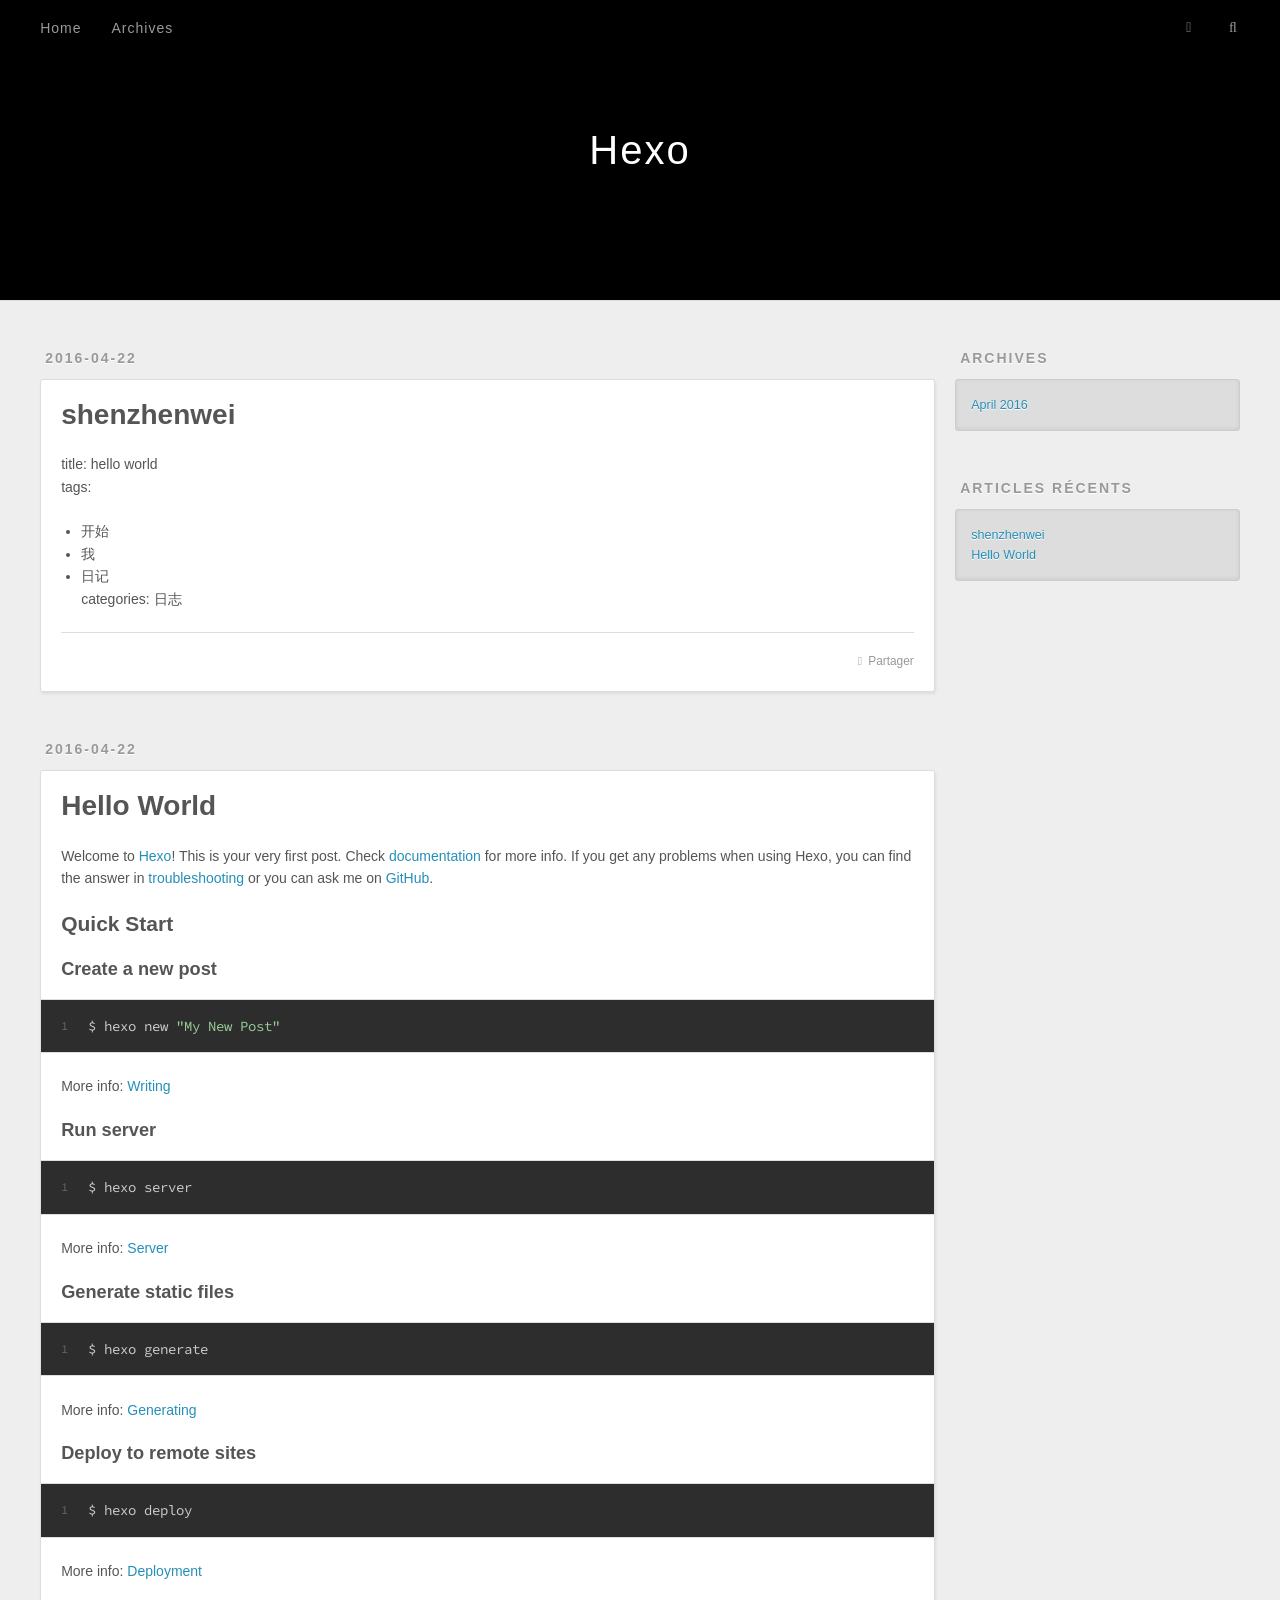
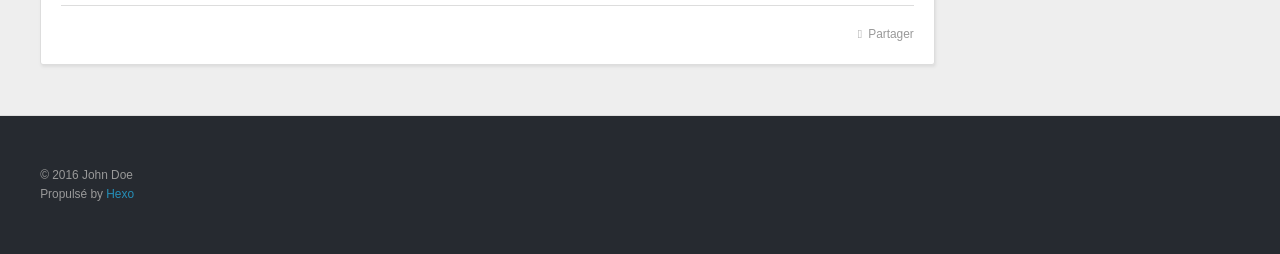
==== index.html @ 92ec78d9 "Site updated: 2016-04-22 14:58:37" ====
<!DOCTYPE html>
<html>
<head>
  <meta charset="utf-8">
  
  <title>Hexo</title>
  <meta name="viewport" content="width=device-width, initial-scale=1, maximum-scale=1">
  <meta name="description">
<meta property="og:type" content="website">
<meta property="og:title" content="Hexo">
<meta property="og:url" content="http://yoursite.com/index.html">
<meta property="og:site_name" content="Hexo">
<meta property="og:description">
<meta name="twitter:card" content="summary">
<meta name="twitter:title" content="Hexo">
<meta name="twitter:description">
  
    <link rel="alternate" href="/atom.xml" title="Hexo" type="application/atom+xml">
  
  
    <link rel="icon" href="/favicon.png">
  
  
    <link href="//fonts.googleapis.com/css?family=Source+Code+Pro" rel="stylesheet" type="text/css">
  
  <link rel="stylesheet" href="/css/style.css">
  

</head>

<body>
  <div id="container">
    <div id="wrap">
      <header id="header">
  <div id="banner"></div>
  <div id="header-outer" class="outer">
    <div id="header-title" class="inner">
      <h1 id="logo-wrap">
        <a href="/" id="logo">Hexo</a>
      </h1>
      
    </div>
    <div id="header-inner" class="inner">
      <nav id="main-nav">
        <a id="main-nav-toggle" class="nav-icon"></a>
        
          <a class="main-nav-link" href="/">Home</a>
        
          <a class="main-nav-link" href="/archives">Archives</a>
        
      </nav>
      <nav id="sub-nav">
        
          <a id="nav-rss-link" class="nav-icon" href="/atom.xml" title="Flux RSS"></a>
        
        <a id="nav-search-btn" class="nav-icon" title="Rechercher"></a>
      </nav>
      <div id="search-form-wrap">
        <form action="//google.com/search" method="get" accept-charset="UTF-8" class="search-form"><input type="search" name="q" results="0" class="search-form-input" placeholder="Search"><button type="submit" class="search-form-submit">&#xF002;</button><input type="hidden" name="sitesearch" value="http://yoursite.com"></form>
      </div>
    </div>
  </div>
</header>
      <div class="outer">
        <section id="main">
  
    <article id="post-shenzhenwei" class="article article-type-post" itemscope itemprop="blogPost">
  <div class="article-meta">
    <a href="/2016/04/22/shenzhenwei/" class="article-date">
  <time datetime="2016-04-22T06:51:11.000Z" itemprop="datePublished">2016-04-22</time>
</a>
    
  </div>
  <div class="article-inner">
    
    
      <header class="article-header">
        
  
    <h1 itemprop="name">
      <a class="article-title" href="/2016/04/22/shenzhenwei/">shenzhenwei</a>
    </h1>
  

      </header>
    
    <div class="article-entry" itemprop="articleBody">
      
        <p>title: hello world<br>tags:</p>
<ul>
<li>开始</li>
<li>我</li>
<li>日记<br>categories: 日志</li>
</ul>

      
    </div>
    <footer class="article-footer">
      <a data-url="http://yoursite.com/2016/04/22/shenzhenwei/" data-id="cinbd18xv00019yuhyd1ktf5j" class="article-share-link">Partager</a>
      
      
    </footer>
  </div>
  
</article>


  
    <article id="post-hello-world" class="article article-type-post" itemscope itemprop="blogPost">
  <div class="article-meta">
    <a href="/2016/04/22/hello-world/" class="article-date">
  <time datetime="2016-04-22T06:46:09.000Z" itemprop="datePublished">2016-04-22</time>
</a>
    
  </div>
  <div class="article-inner">
    
    
      <header class="article-header">
        
  
    <h1 itemprop="name">
      <a class="article-title" href="/2016/04/22/hello-world/">Hello World</a>
    </h1>
  

      </header>
    
    <div class="article-entry" itemprop="articleBody">
      
        <p>Welcome to <a href="https://hexo.io/" target="_blank" rel="external">Hexo</a>! This is your very first post. Check <a href="https://hexo.io/docs/" target="_blank" rel="external">documentation</a> for more info. If you get any problems when using Hexo, you can find the answer in <a href="https://hexo.io/docs/troubleshooting.html" target="_blank" rel="external">troubleshooting</a> or you can ask me on <a href="https://github.com/hexojs/hexo/issues" target="_blank" rel="external">GitHub</a>.</p>
<h2 id="Quick-Start"><a href="#Quick-Start" class="headerlink" title="Quick Start"></a>Quick Start</h2><h3 id="Create-a-new-post"><a href="#Create-a-new-post" class="headerlink" title="Create a new post"></a>Create a new post</h3><figure class="highlight bash"><table><tr><td class="gutter"><pre><span class="line">1</span><br></pre></td><td class="code"><pre><span class="line">$ hexo new <span class="string">"My New Post"</span></span><br></pre></td></tr></table></figure>
<p>More info: <a href="https://hexo.io/docs/writing.html" target="_blank" rel="external">Writing</a></p>
<h3 id="Run-server"><a href="#Run-server" class="headerlink" title="Run server"></a>Run server</h3><figure class="highlight bash"><table><tr><td class="gutter"><pre><span class="line">1</span><br></pre></td><td class="code"><pre><span class="line">$ hexo server</span><br></pre></td></tr></table></figure>
<p>More info: <a href="https://hexo.io/docs/server.html" target="_blank" rel="external">Server</a></p>
<h3 id="Generate-static-files"><a href="#Generate-static-files" class="headerlink" title="Generate static files"></a>Generate static files</h3><figure class="highlight bash"><table><tr><td class="gutter"><pre><span class="line">1</span><br></pre></td><td class="code"><pre><span class="line">$ hexo generate</span><br></pre></td></tr></table></figure>
<p>More info: <a href="https://hexo.io/docs/generating.html" target="_blank" rel="external">Generating</a></p>
<h3 id="Deploy-to-remote-sites"><a href="#Deploy-to-remote-sites" class="headerlink" title="Deploy to remote sites"></a>Deploy to remote sites</h3><figure class="highlight bash"><table><tr><td class="gutter"><pre><span class="line">1</span><br></pre></td><td class="code"><pre><span class="line">$ hexo deploy</span><br></pre></td></tr></table></figure>
<p>More info: <a href="https://hexo.io/docs/deployment.html" target="_blank" rel="external">Deployment</a></p>

      
    </div>
    <footer class="article-footer">
      <a data-url="http://yoursite.com/2016/04/22/hello-world/" data-id="cinbd18xi00009yuhm1qxrvqm" class="article-share-link">Partager</a>
      
      
    </footer>
  </div>
  
</article>


  

</section>
        
          <aside id="sidebar">
  
    

  
    

  
    
  
    
  <div class="widget-wrap">
    <h3 class="widget-title">Archives</h3>
    <div class="widget">
      <ul class="archive-list"><li class="archive-list-item"><a class="archive-list-link" href="/archives/2016/04/">April 2016</a></li></ul>
    </div>
  </div>


  
    
  <div class="widget-wrap">
    <h3 class="widget-title">Articles récents</h3>
    <div class="widget">
      <ul>
        
          <li>
            <a href="/2016/04/22/shenzhenwei/">shenzhenwei</a>
          </li>
        
          <li>
            <a href="/2016/04/22/hello-world/">Hello World</a>
          </li>
        
      </ul>
    </div>
  </div>

  
</aside>
        
      </div>
      <footer id="footer">
  
  <div class="outer">
    <div id="footer-info" class="inner">
      &copy; 2016 John Doe<br>
      Propulsé by <a href="http://hexo.io/" target="_blank">Hexo</a>
    </div>
  </div>
</footer>
    </div>
    <nav id="mobile-nav">
  
    <a href="/" class="mobile-nav-link">Home</a>
  
    <a href="/archives" class="mobile-nav-link">Archives</a>
  
</nav>
    

<script src="//ajax.googleapis.com/ajax/libs/jquery/2.0.3/jquery.min.js"></script>


  <link rel="stylesheet" href="/fancybox/jquery.fancybox.css">
  <script src="/fancybox/jquery.fancybox.pack.js"></script>


<script src="/js/script.js"></script>

  </div>
</body>
</html>
---- css/style.css ----
body {
  width: 100%;
}
body:before,
body:after {
  content: "";
  display: table;
}
body:after {
  clear: both;
}
html,
body,
div,
span,
applet,
object,
iframe,
h1,
h2,
h3,
h4,
h5,
h6,
p,
blockquote,
pre,
a,
abbr,
acronym,
address,
big,
cite,
code,
del,
dfn,
em,
img,
ins,
kbd,
q,
s,
samp,
small,
strike,
strong,
sub,
sup,
tt,
var,
dl,
dt,
dd,
ol,
ul,
li,
fieldset,
form,
label,
legend,
table,
caption,
tbody,
tfoot,
thead,
tr,
th,
td {
  margin: 0;
  padding: 0;
  border: 0;
  outline: 0;
  font-weight: inherit;
  font-style: inherit;
  font-family: inherit;
  font-size: 100%;
  vertical-align: baseline;
}
body {
  line-height: 1;
  color: #000;
  background: #fff;
}
ol,
ul {
  list-style: none;
}
table {
  border-collapse: separate;
  border-spacing: 0;
  vertical-align: middle;
}
caption,
th,
td {
  text-align: left;
  font-weight: normal;
  vertical-align: middle;
}
a img {
  border: none;
}
input,
button {
  margin: 0;
  padding: 0;
}
input::-moz-focus-inner,
button::-moz-focus-inner {
  border: 0;
  padding: 0;
}
@font-face {
  font-family: FontAwesome;
  font-style: normal;
  font-weight: normal;
  src: url("fonts/fontawesome-webfont.eot?v=#4.0.3");
  src: url("fonts/fontawesome-webfont.eot?#iefix&v=#4.0.3") format("embedded-opentype"), url("fonts/fontawesome-webfont.woff?v=#4.0.3") format("woff"), url("fonts/fontawesome-webfont.ttf?v=#4.0.3") format("truetype"), url("fonts/fontawesome-webfont.svg#fontawesomeregular?v=#4.0.3") format("svg");
}
html,
body,
#container {
  height: 100%;
}
body {
  background: #eee;
  font: 14px "Helvetica Neue", Helvetica, Arial, sans-serif;
  -webkit-text-size-adjust: 100%;
}
.outer {
  max-width: 1220px;
  margin: 0 auto;
  padding: 0 20px;
}
.outer:before,
.outer:after {
  content: "";
  display: table;
}
.outer:after {
  clear: both;
}
.inner {
  display: inline;
  float: left;
  width: 98.33333333333333%;
  margin: 0 0.833333333333333%;
}
.left,
.alignleft {
  float: left;
}
.right,
.alignright {
  float: right;
}
.clear {
  clear: both;
}
#container {
  position: relative;
}
.mobile-nav-on {
  overflow: hidden;
}
#wrap {
  height: 100%;
  width: 100%;
  position: absolute;
  top: 0;
  left: 0;
  -webkit-transition: 0.2s ease-out;
  -moz-transition: 0.2s ease-out;
  -ms-transition: 0.2s ease-out;
  transition: 0.2s ease-out;
  z-index: 1;
  background: #eee;
}
.mobile-nav-on #wrap {
  left: 280px;
}
@media screen and (min-width: 768px) {
  #main {
    display: inline;
    float: left;
    width: 73.33333333333333%;
    margin: 0 0.833333333333333%;
  }
}
.article-date,
.article-category-link,
.archive-year,
.widget-title {
  text-decoration: none;
  text-transform: uppercase;
  letter-spacing: 2px;
  color: #999;
  margin-bottom: 1em;
  margin-left: 5px;
  line-height: 1em;
  text-shadow: 0 1px #fff;
  font-weight: bold;
}
.article-inner,
.archive-article-inner {
  background: #fff;
  -webkit-box-shadow: 1px 2px 3px #ddd;
  box-shadow: 1px 2px 3px #ddd;
  border: 1px solid #ddd;
  -webkit-border-radius: 3px;
  border-radius: 3px;
}
.article-entry h1,
.widget h1 {
  font-size: 2em;
}
.article-entry h2,
.widget h2 {
  font-size: 1.5em;
}
.article-entry h3,
.widget h3 {
  font-size: 1.3em;
}
.article-entry h4,
.widget h4 {
  font-size: 1.2em;
}
.article-entry h5,
.widget h5 {
  font-size: 1em;
}
.article-entry h6,
.widget h6 {
  font-size: 1em;
  color: #999;
}
.article-entry hr,
.widget hr {
  border: 1px dashed #ddd;
}
.article-entry strong,
.widget strong {
  font-weight: bold;
}
.article-entry em,
.widget em,
.article-entry cite,
.widget cite {
  font-style: italic;
}
.article-entry sup,
.widget sup,
.article-entry sub,
.widget sub {
  font-size: 0.75em;
  line-height: 0;
  position: relative;
  vertical-align: baseline;
}
.article-entry sup,
.widget sup {
  top: -0.5em;
}
.article-entry sub,
.widget sub {
  bottom: -0.2em;
}
.article-entry small,
.widget small {
  font-size: 0.85em;
}
.article-entry acronym,
.widget acronym,
.article-entry abbr,
.widget abbr {
  border-bottom: 1px dotted;
}
.article-entry ul,
.widget ul,
.article-entry ol,
.widget ol,
.article-entry dl,
.widget dl {
  margin: 0 20px;
  line-height: 1.6em;
}
.article-entry ul ul,
.widget ul ul,
.article-entry ol ul,
.widget ol ul,
.article-entry ul ol,
.widget ul ol,
.article-entry ol ol,
.widget ol ol {
  margin-top: 0;
  margin-bottom: 0;
}
.article-entry ul,
.widget ul {
  list-style: disc;
}
.article-entry ol,
.widget ol {
  list-style: decimal;
}
.article-entry dt,
.widget dt {
  font-weight: bold;
}
#header {
  height: 300px;
  position: relative;
  border-bottom: 1px solid #ddd;
}
#header:before,
#header:after {
  content: "";
  position: absolute;
  left: 0;
  right: 0;
  height: 40px;
}
#header:before {
  top: 0;
  background: -webkit-linear-gradient(rgba(0,0,0,0.2), transparent);
  background: -moz-linear-gradient(rgba(0,0,0,0.2), transparent);
  background: -ms-linear-gradient(rgba(0,0,0,0.2), transparent);
  background: linear-gradient(rgba(0,0,0,0.2), transparent);
}
#header:after {
  bottom: 0;
  background: -webkit-linear-gradient(transparent, rgba(0,0,0,0.2));
  background: -moz-linear-gradient(transparent, rgba(0,0,0,0.2));
  background: -ms-linear-gradient(transparent, rgba(0,0,0,0.2));
  background: linear-gradient(transparent, rgba(0,0,0,0.2));
}
#header-outer {
  height: 100%;
  position: relative;
}
#header-inner {
  position: relative;
  overflow: hidden;
}
#banner {
  position: absolute;
  top: 0;
  left: 0;
  width: 100%;
  height: 100%;
  background: url("images/banner.jpg") center #000;
  -webkit-background-size: cover;
  -moz-background-size: cover;
  background-size: cover;
  z-index: -1;
}
#header-title {
  text-align: center;
  height: 40px;
  position: absolute;
  top: 50%;
  left: 0;
  margin-top: -20px;
}
#logo,
#subtitle {
  text-decoration: none;
  color: #fff;
  font-weight: 300;
  text-shadow: 0 1px 4px rgba(0,0,0,0.3);
}
#logo {
  font-size: 40px;
  line-height: 40px;
  letter-spacing: 2px;
}
#subtitle {
  font-size: 16px;
  line-height: 16px;
  letter-spacing: 1px;
}
#subtitle-wrap {
  margin-top: 16px;
}
#main-nav {
  float: left;
  margin-left: -15px;
}
.nav-icon,
.main-nav-link {
  float: left;
  color: #fff;
  opacity: 0.6;
  text-decoration: none;
  text-shadow: 0 1px rgba(0,0,0,0.2);
  -webkit-transition: opacity 0.2s;
  -moz-transition: opacity 0.2s;
  -ms-transition: opacity 0.2s;
  transition: opacity 0.2s;
  display: block;
  padding: 20px 15px;
}
.nav-icon:hover,
.main-nav-link:hover {
  opacity: 1;
}
.nav-icon {
  font-family: FontAwesome;
  text-align: center;
  font-size: 14px;
  width: 14px;
  height: 14px;
  padding: 20px 15px;
  position: relative;
  cursor: pointer;
}
.main-nav-link {
  font-weight: 300;
  letter-spacing: 1px;
}
@media screen and (max-width: 479px) {
  .main-nav-link {
    display: none;
  }
}
#main-nav-toggle {
  display: none;
}
#main-nav-toggle:before {
  content: "\f0c9";
}
@media screen and (max-width: 479px) {
  #main-nav-toggle {
    display: block;
  }
}
#sub-nav {
  float: right;
  margin-right: -15px;
}
#nav-rss-link:before {
  content: "\f09e";
}
#nav-search-btn:before {
  content: "\f002";
}
#search-form-wrap {
  position: absolute;
  top: 15px;
  width: 150px;
  height: 30px;
  right: -150px;
  opacity: 0;
  -webkit-transition: 0.2s ease-out;
  -moz-transition: 0.2s ease-out;
  -ms-transition: 0.2s ease-out;
  transition: 0.2s ease-out;
}
#search-form-wrap.on {
  opacity: 1;
  right: 0;
}
@media screen and (max-width: 479px) {
  #search-form-wrap {
    width: 100%;
    right: -100%;
  }
}
.search-form {
  position: absolute;
  top: 0;
  left: 0;
  right: 0;
  background: #fff;
  padding: 5px 15px;
  -webkit-border-radius: 15px;
  border-radius: 15px;
  -webkit-box-shadow: 0 0 10px rgba(0,0,0,0.3);
  box-shadow: 0 0 10px rgba(0,0,0,0.3);
}
.search-form-input {
  border: none;
  background: none;
  color: #555;
  width: 100%;
  font: 13px "Helvetica Neue", Helvetica, Arial, sans-serif;
  outline: none;
}
.search-form-input::-webkit-search-results-decoration,
.search-form-input::-webkit-search-cancel-button {
  -webkit-appearance: none;
}
.search-form-submit {
  position: absolute;
  top: 50%;
  right: 10px;
  margin-top: -7px;
  font: 13px FontAwesome;
  border: none;
  background: none;
  color: #bbb;
  cursor: pointer;
}
.search-form-submit:hover,
.search-form-submit:focus {
  color: #777;
}
.article {
  margin: 50px 0;
}
.article-inner {
  overflow: hidden;
}
.article-meta:before,
.article-meta:after {
  content: "";
  display: table;
}
.article-meta:after {
  clear: both;
}
.article-date {
  float: left;
}
.article-category {
  float: left;
  line-height: 1em;
  color: #ccc;
  text-shadow: 0 1px #fff;
  margin-left: 8px;
}
.article-category:before {
  content: "\2022";
}
.article-category-link {
  margin: 0 12px 1em;
}
.article-header {
  padding: 20px 20px 0;
}
.article-title {
  text-decoration: none;
  font-size: 2em;
  font-weight: bold;
  color: #555;
  line-height: 1.1em;
  -webkit-transition: color 0.2s;
  -moz-transition: color 0.2s;
  -ms-transition: color 0.2s;
  transition: color 0.2s;
}
a.article-title:hover {
  color: #258fb8;
}
.article-entry {
  color: #555;
  padding: 0 20px;
}
.article-entry:before,
.article-entry:after {
  content: "";
  display: table;
}
.article-entry:after {
  clear: both;
}
.article-entry p,
.article-entry table {
  line-height: 1.6em;
  margin: 1.6em 0;
}
.article-entry h1,
.article-entry h2,
.article-entry h3,
.article-entry h4,
.article-entry h5,
.article-entry h6 {
  font-weight: bold;
}
.article-entry h1,
.article-entry h2,
.article-entry h3,
.article-entry h4,
.article-entry h5,
.article-entry h6 {
  line-height: 1.1em;
  margin: 1.1em 0;
}
.article-entry a {
  color: #258fb8;
  text-decoration: none;
}
.article-entry a:hover {
  text-decoration: underline;
}
.article-entry ul,
.article-entry ol,
.article-entry dl {
  margin-top: 1.6em;
  margin-bottom: 1.6em;
}
.article-entry img,
.article-entry video {
  max-width: 100%;
  height: auto;
  display: block;
  margin: auto;
}
.article-entry iframe {
  border: none;
}
.article-entry table {
  width: 100%;
  border-collapse: collapse;
  border-spacing: 0;
}
.article-entry th {
  font-weight: bold;
  border-bottom: 3px solid #ddd;
  padding-bottom: 0.5em;
}
.article-entry td {
  border-bottom: 1px solid #ddd;
  padding: 10px 0;
}
.article-entry blockquote {
  font-family: Georgia, "Times New Roman", serif;
  font-size: 1.4em;
  margin: 1.6em 20px;
  text-align: center;
}
.article-entry blockquote footer {
  font-size: 14px;
  margin: 1.6em 0;
  font-family: "Helvetica Neue", Helvetica, Arial, sans-serif;
}
.article-entry blockquote footer cite:before {
  content: "—";
  padding: 0 0.5em;
}
.article-entry .pullquote {
  text-align: left;
  width: 45%;
  margin: 0;
}
.article-entry .pullquote.left {
  margin-left: 0.5em;
  margin-right: 1em;
}
.article-entry .pullquote.right {
  margin-right: 0.5em;
  margin-left: 1em;
}
.article-entry .caption {
  color: #999;
  display: block;
  font-size: 0.9em;
  margin-top: 0.5em;
  position: relative;
  text-align: center;
}
.article-entry .video-container {
  position: relative;
  padding-top: 56.25%;
  height: 0;
  overflow: hidden;
}
.article-entry .video-container iframe,
.article-entry .video-container object,
.article-entry .video-container embed {
  position: absolute;
  top: 0;
  left: 0;
  width: 100%;
  height: 100%;
  margin-top: 0;
}
.article-more-link a {
  display: inline-block;
  line-height: 1em;
  padding: 6px 15px;
  -webkit-border-radius: 15px;
  border-radius: 15px;
  background: #eee;
  color: #999;
  text-shadow: 0 1px #fff;
  text-decoration: none;
}
.article-more-link a:hover {
  background: #258fb8;
  color: #fff;
  text-decoration: none;
  text-shadow: 0 1px #1e7293;
}
.article-footer {
  font-size: 0.85em;
  line-height: 1.6em;
  border-top: 1px solid #ddd;
  padding-top: 1.6em;
  margin: 0 20px 20px;
}
.article-footer:before,
.article-footer:after {
  content: "";
  display: table;
}
.article-footer:after {
  clear: both;
}
.article-footer a {
  color: #999;
  text-decoration: none;
}
.article-footer a:hover {
  color: #555;
}
.article-tag-list-item {
  float: left;
  margin-right: 10px;
}
.article-tag-list-link:before {
  content: "#";
}
.article-comment-link {
  float: right;
}
.article-comment-link:before {
  content: "\f075";
  font-family: FontAwesome;
  padding-right: 8px;
}
.article-share-link {
  cursor: pointer;
  float: right;
  margin-left: 20px;
}
.article-share-link:before {
  content: "\f064";
  font-family: FontAwesome;
  padding-right: 6px;
}
#article-nav {
  position: relative;
}
#article-nav:before,
#article-nav:after {
  content: "";
  display: table;
}
#article-nav:after {
  clear: both;
}
@media screen and (min-width: 768px) {
  #article-nav {
    margin: 50px 0;
  }
  #article-nav:before {
    width: 8px;
    height: 8px;
    position: absolute;
    top: 50%;
    left: 50%;
    margin-top: -4px;
    margin-left: -4px;
    content: "";
    -webkit-border-radius: 50%;
    border-radius: 50%;
    background: #ddd;
    -webkit-box-shadow: 0 1px 2px #fff;
    box-shadow: 0 1px 2px #fff;
  }
}
.article-nav-link-wrap {
  text-decoration: none;
  text-shadow: 0 1px #fff;
  color: #999;
  -webkit-box-sizing: border-box;
  -moz-box-sizing: border-box;
  box-sizing: border-box;
  margin-top: 50px;
  text-align: center;
  display: block;
}
.article-nav-link-wrap:hover {
  color: #555;
}
@media screen and (min-width: 768px) {
  .article-nav-link-wrap {
    width: 50%;
    margin-top: 0;
  }
}
@media screen and (min-width: 768px) {
  #article-nav-newer {
    float: left;
    text-align: right;
    padding-right: 20px;
  }
}
@media screen and (min-width: 768px) {
  #article-nav-older {
    float: right;
    text-align: left;
    padding-left: 20px;
  }
}
.article-nav-caption {
  text-transform: uppercase;
  letter-spacing: 2px;
  color: #ddd;
  line-height: 1em;
  font-weight: bold;
}
#article-nav-newer .article-nav-caption {
  margin-right: -2px;
}
.article-nav-title {
  font-size: 0.85em;
  line-height: 1.6em;
  margin-top: 0.5em;
}
.article-share-box {
  position: absolute;
  display: none;
  background: #fff;
  -webkit-box-shadow: 1px 2px 10px rgba(0,0,0,0.2);
  box-shadow: 1px 2px 10px rgba(0,0,0,0.2);
  -webkit-border-radius: 3px;
  border-radius: 3px;
  margin-left: -145px;
  overflow: hidden;
  z-index: 1;
}
.article-share-box.on {
  display: block;
}
.article-share-input {
  width: 100%;
  background: none;
  -webkit-box-sizing: border-box;
  -moz-box-sizing: border-box;
  box-sizing: border-box;
  font: 14px "Helvetica Neue", Helvetica, Arial, sans-serif;
  padding: 0 15px;
  color: #555;
  outline: none;
  border: 1px solid #ddd;
  -webkit-border-radius: 3px 3px 0 0;
  border-radius: 3px 3px 0 0;
  height: 36px;
  line-height: 36px;
}
.article-share-links {
  background: #eee;
}
.article-share-links:before,
.article-share-links:after {
  content: "";
  display: table;
}
.article-share-links:after {
  clear: both;
}
.article-share-twitter,
.article-share-facebook,
.article-share-pinterest,
.article-share-google {
  width: 50px;
  height: 36px;
  display: block;
  float: left;
  position: relative;
  color: #999;
  text-shadow: 0 1px #fff;
}
.article-share-twitter:before,
.article-share-facebook:before,
.article-share-pinterest:before,
.article-share-google:before {
  font-size: 20px;
  font-family: FontAwesome;
  width: 20px;
  height: 20px;
  position: absolute;
  top: 50%;
  left: 50%;
  margin-top: -10px;
  margin-left: -10px;
  text-align: center;
}
.article-share-twitter:hover,
.article-share-facebook:hover,
.article-share-pinterest:hover,
.article-share-google:hover {
  color: #fff;
}
.article-share-twitter:before {
  content: "\f099";
}
.article-share-twitter:hover {
  background: #00aced;
  text-shadow: 0 1px #008abe;
}
.article-share-facebook:before {
  content: "\f09a";
}
.article-share-facebook:hover {
  background: #3b5998;
  text-shadow: 0 1px #2f477a;
}
.article-share-pinterest:before {
  content: "\f0d2";
}
.article-share-pinterest:hover {
  background: #cb2027;
  text-shadow: 0 1px #a21a1f;
}
.article-share-google:before {
  content: "\f0d5";
}
.article-share-google:hover {
  background: #dd4b39;
  text-shadow: 0 1px #be3221;
}
.article-gallery {
  background: #000;
  position: relative;
}
.article-gallery-photos {
  position: relative;
  overflow: hidden;
}
.article-gallery-img {
  display: none;
  max-width: 100%;
}
.article-gallery-img:first-child {
  display: block;
}
.article-gallery-img.loaded {
  position: absolute;
  display: block;
}
.article-gallery-img img {
  display: block;
  max-width: 100%;
  margin: 0 auto;
}
#comments {
  background: #fff;
  -webkit-box-shadow: 1px 2px 3px #ddd;
  box-shadow: 1px 2px 3px #ddd;
  padding: 20px;
  border: 1px solid #ddd;
  -webkit-border-radius: 3px;
  border-radius: 3px;
  margin: 50px 0;
}
#comments a {
  color: #258fb8;
}
.archives-wrap {
  margin: 50px 0;
}
.archives:before,
.archives:after {
  content: "";
  display: table;
}
.archives:after {
  clear: both;
}
.archive-year-wrap {
  margin-bottom: 1em;
}
.archives {
  -webkit-column-gap: 10px;
  -moz-column-gap: 10px;
  column-gap: 10px;
}
@media screen and (min-width: 480px) and (max-width: 767px) {
  .archives {
    -webkit-column-count: 2;
    -moz-column-count: 2;
    column-count: 2;
  }
}
@media screen and (min-width: 768px) {
  .archives {
    -webkit-column-count: 3;
    -moz-column-count: 3;
    column-count: 3;
  }
}
.archive-article {
  -webkit-column-break-inside: avoid;
  page-break-inside: avoid;
  overflow: hidden;
  break-inside: avoid-column;
}
.archive-article-inner {
  padding: 10px;
  margin-bottom: 15px;
}
.archive-article-title {
  text-decoration: none;
  font-weight: bold;
  color: #555;
  -webkit-transition: color 0.2s;
  -moz-transition: color 0.2s;
  -ms-transition: color 0.2s;
  transition: color 0.2s;
  line-height: 1.6em;
}
.archive-article-title:hover {
  color: #258fb8;
}
.archive-article-footer {
  margin-top: 1em;
}
.archive-article-date {
  color: #999;
  text-decoration: none;
  font-size: 0.85em;
  line-height: 1em;
  margin-bottom: 0.5em;
  display: block;
}
#page-nav {
  margin: 50px auto;
  background: #fff;
  -webkit-box-shadow: 1px 2px 3px #ddd;
  box-shadow: 1px 2px 3px #ddd;
  border: 1px solid #ddd;
  -webkit-border-radius: 3px;
  border-radius: 3px;
  text-align: center;
  color: #999;
  overflow: hidden;
}
#page-nav:before,
#page-nav:after {
  content: "";
  display: table;
}
#page-nav:after {
  clear: both;
}
#page-nav a,
#page-nav span {
  padding: 10px 20px;
  line-height: 1;
  height: 2ex;
}
#page-nav a {
  color: #999;
  text-decoration: none;
}
#page-nav a:hover {
  background: #999;
  color: #fff;
}
#page-nav .prev {
  float: left;
}
#page-nav .next {
  float: right;
}
#page-nav .page-number {
  display: inline-block;
}
@media screen and (max-width: 479px) {
  #page-nav .page-number {
    display: none;
  }
}
#page-nav .current {
  color: #555;
  font-weight: bold;
}
#page-nav .space {
  color: #ddd;
}
#footer {
  background: #262a30;
  padding: 50px 0;
  border-top: 1px solid #ddd;
  color: #999;
}
#footer a {
  color: #258fb8;
  text-decoration: none;
}
#footer a:hover {
  text-decoration: underline;
}
#footer-info {
  line-height: 1.6em;
  font-size: 0.85em;
}
.article-entry pre,
.article-entry .highlight {
  background: #2d2d2d;
  margin: 0 -20px;
  padding: 15px 20px;
  border-style: solid;
  border-color: #ddd;
  border-width: 1px 0;
  overflow: auto;
  color: #ccc;
  line-height: 22.400000000000002px;
}
.article-entry .highlight .gutter pre,
.article-entry .gist .gist-file .gist-data .line-numbers {
  color: #666;
  font-size: 0.85em;
}
.article-entry pre,
.article-entry code {
  font-family: "Source Code Pro", Consolas, Monaco, Menlo, Consolas, monospace;
}
.article-entry code {
  background: #eee;
  text-shadow: 0 1px #fff;
  padding: 0 0.3em;
}
.article-entry pre code {
  background: none;
  text-shadow: none;
  padding: 0;
}
.article-entry .highlight pre {
  border: none;
  margin: 0;
  padding: 0;
}
.article-entry .highlight table {
  margin: 0;
  width: auto;
}
.article-entry .highlight td {
  border: none;
  padding: 0;
}
.article-entry .highlight figcaption {
  font-size: 0.85em;
  color: #999;
  line-height: 1em;
  margin-bottom: 1em;
}
.article-entry .highlight figcaption:before,
.article-entry .highlight figcaption:after {
  content: "";
  display: table;
}
.article-entry .highlight figcaption:after {
  clear: both;
}
.article-entry .highlight figcaption a {
  float: right;
}
.article-entry .highlight .gutter pre {
  text-align: right;
  padding-right: 20px;
}
.article-entry .highlight .line {
  height: 22.400000000000002px;
}
.article-entry .highlight .line.marked {
  background: #515151;
}
.article-entry .gist {
  margin: 0 -20px;
  border-style: solid;
  border-color: #ddd;
  border-width: 1px 0;
  background: #2d2d2d;
  padding: 15px 20px 15px 0;
}
.article-entry .gist .gist-file {
  border: none;
  font-family: "Source Code Pro", Consolas, Monaco, Menlo, Consolas, monospace;
  margin: 0;
}
.article-entry .gist .gist-file .gist-data {
  background: none;
  border: none;
}
.article-entry .gist .gist-file .gist-data .line-numbers {
  background: none;
  border: none;
  padding: 0 20px 0 0;
}
.article-entry .gist .gist-file .gist-data .line-data {
  padding: 0 !important;
}
.article-entry .gist .gist-file .highlight {
  margin: 0;
  padding: 0;
  border: none;
}
.article-entry .gist .gist-file .gist-meta {
  background: #2d2d2d;
  color: #999;
  font: 0.85em "Helvetica Neue", Helvetica, Arial, sans-serif;
  text-shadow: 0 0;
  padding: 0;
  margin-top: 1em;
  margin-left: 20px;
}
.article-entry .gist .gist-file .gist-meta a {
  color: #258fb8;
  font-weight: normal;
}
.article-entry .gist .gist-file .gist-meta a:hover {
  text-decoration: underline;
}
pre .comment,
pre .title {
  color: #999;
}
pre .variable,
pre .attribute,
pre .tag,
pre .regexp,
pre .ruby .constant,
pre .xml .tag .title,
pre .xml .pi,
pre .xml .doctype,
pre .html .doctype,
pre .css .id,
pre .css .class,
pre .css .pseudo {
  color: #f2777a;
}
pre .number,
pre .preprocessor,
pre .built_in,
pre .literal,
pre .params,
pre .constant {
  color: #f99157;
}
pre .class,
pre .ruby .class .title,
pre .css .rules .attribute {
  color: #9c9;
}
pre .string,
pre .value,
pre .inheritance,
pre .header,
pre .ruby .symbol,
pre .xml .cdata {
  color: #9c9;
}
pre .css .hexcolor {
  color: #6cc;
}
pre .function,
pre .python .decorator,
pre .python .title,
pre .ruby .function .title,
pre .ruby .title .keyword,
pre .perl .sub,
pre .javascript .title,
pre .coffeescript .title {
  color: #69c;
}
pre .keyword,
pre .javascript .function {
  color: #c9c;
}
@media screen and (max-width: 479px) {
  #mobile-nav {
    position: absolute;
    top: 0;
    left: 0;
    width: 280px;
    height: 100%;
    background: #191919;
    border-right: 1px solid #fff;
  }
}
@media screen and (max-width: 479px) {
  .mobile-nav-link {
    display: block;
    color: #999;
    text-decoration: none;
    padding: 15px 20px;
    font-weight: bold;
  }
  .mobile-nav-link:hover {
    color: #fff;
  }
}
@media screen and (min-width: 768px) {
  #sidebar {
    display: inline;
    float: left;
    width: 23.333333333333332%;
    margin: 0 0.833333333333333%;
  }
}
.widget-wrap {
  margin: 50px 0;
}
.widget {
  color: #777;
  text-shadow: 0 1px #fff;
  background: #ddd;
  -webkit-box-shadow: 0 -1px 4px #ccc inset;
  box-shadow: 0 -1px 4px #ccc inset;
  border: 1px solid #ccc;
  padding: 15px;
  -webkit-border-radius: 3px;
  border-radius: 3px;
}
.widget a {
  color: #258fb8;
  text-decoration: none;
}
.widget a:hover {
  text-decoration: underline;
}
.widget ul ul,
.widget ol ul,
.widget dl ul,
.widget ul ol,
.widget ol ol,
.widget dl ol,
.widget ul dl,
.widget ol dl,
.widget dl dl {
  margin-left: 15px;
  list-style: disc;
}
.widget {
  line-height: 1.6em;
  word-wrap: break-word;
  font-size: 0.9em;
}
.widget ul,
.widget ol {
  list-style: none;
  margin: 0;
}
.widget ul ul,
.widget ol ul,
.widget ul ol,
.widget ol ol {
  margin: 0 20px;
}
.widget ul ul,
.widget ol ul {
  list-style: disc;
}
.widget ul ol,
.widget ol ol {
  list-style: decimal;
}
.category-list-count,
.tag-list-count,
.archive-list-count {
  padding-left: 5px;
  color: #999;
  font-size: 0.85em;
}
.category-list-count:before,
.tag-list-count:before,
.archive-list-count:before {
  content: "(";
}
.category-list-count:after,
.tag-list-count:after,
.archive-list-count:after {
  content: ")";
}
.tagcloud a {
  margin-right: 5px;
  display: inline-block;
}
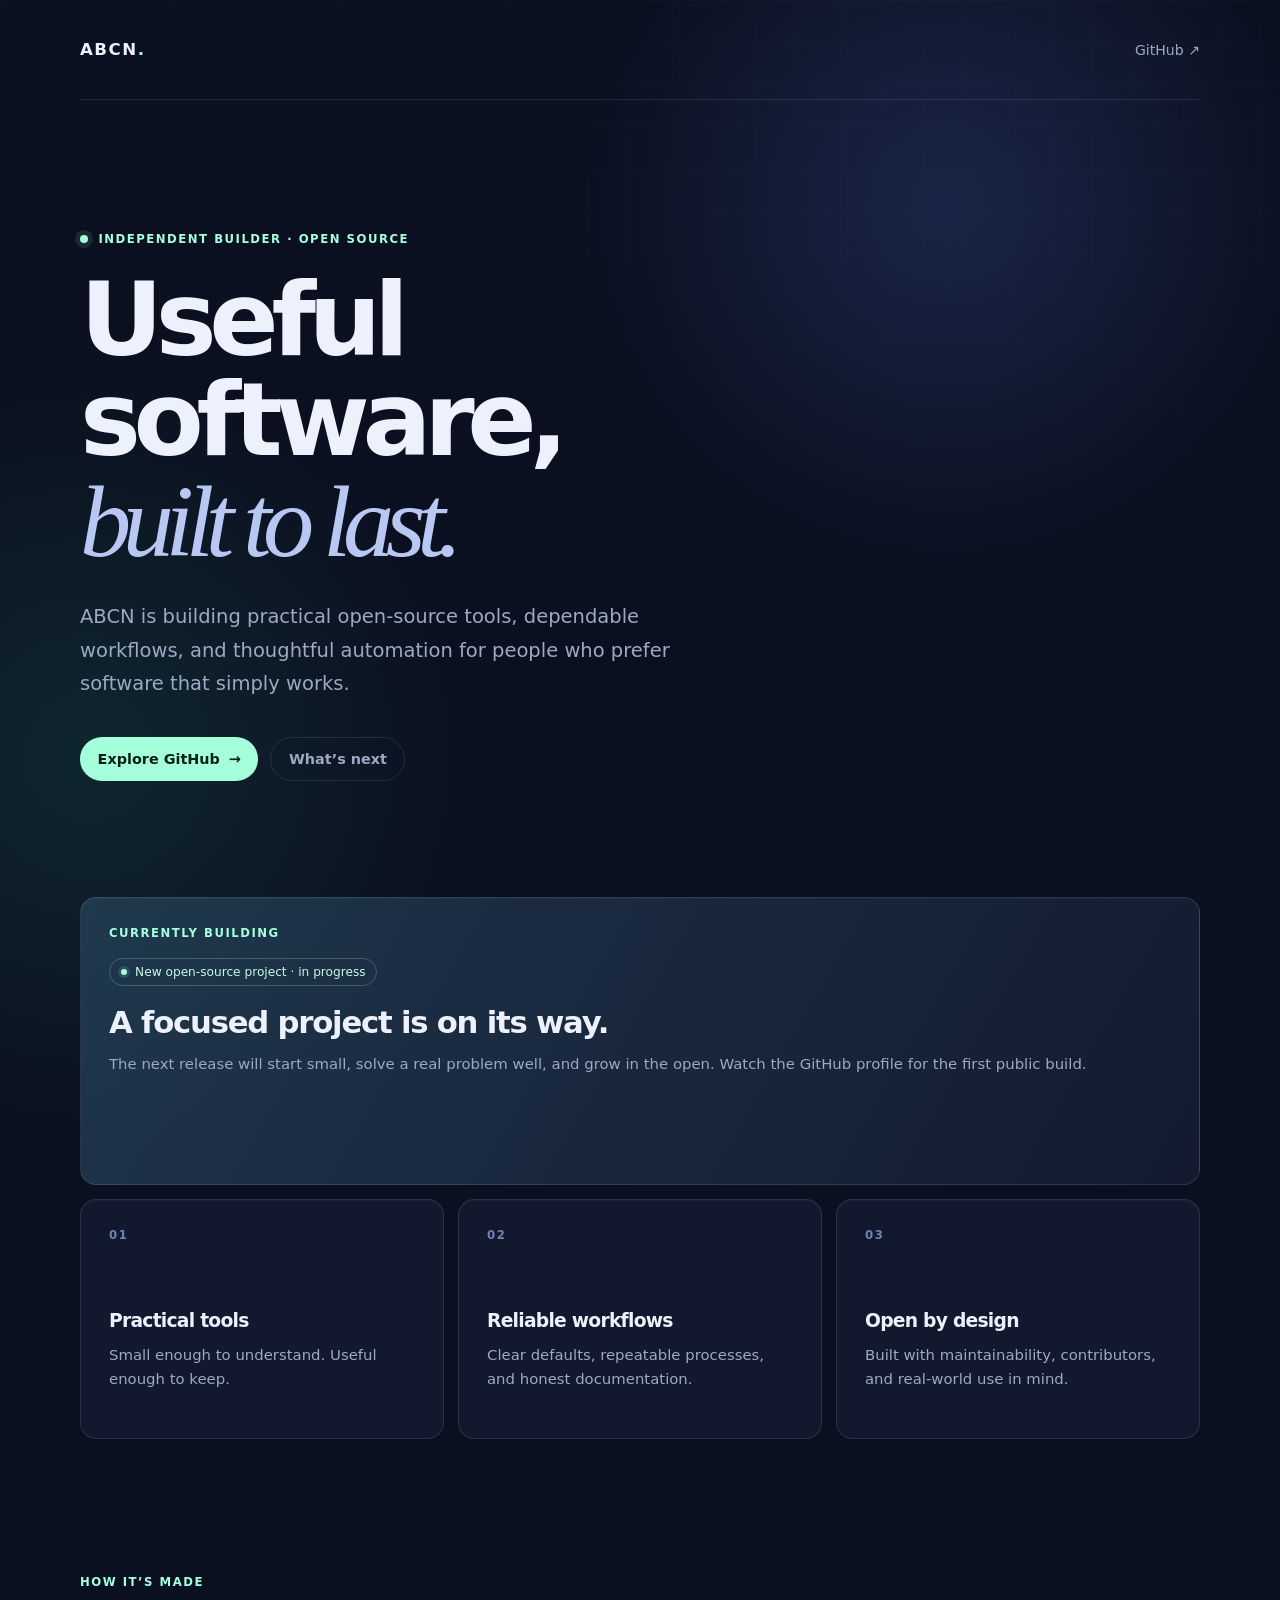
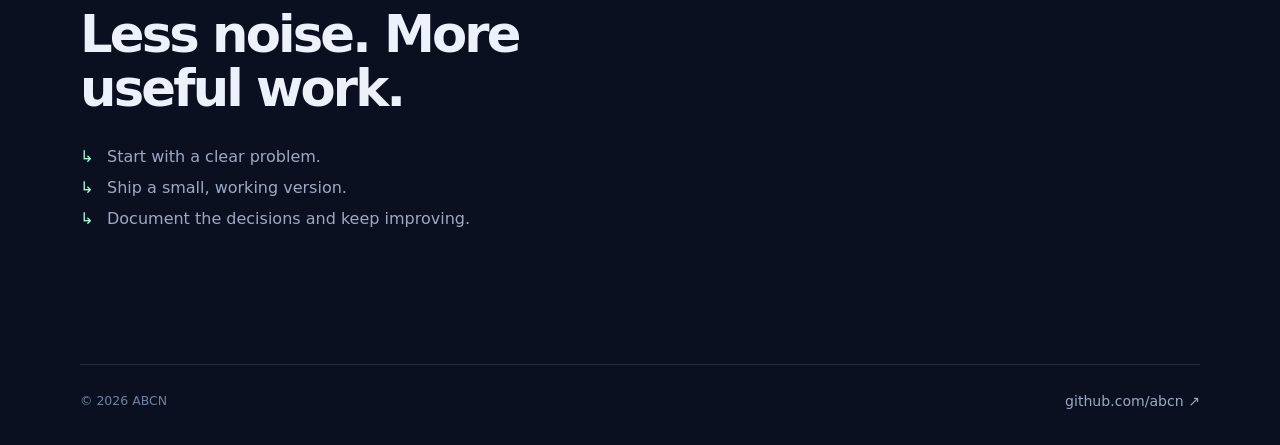
==== commit 97c4d840: "重做个人 GitHub Pages 主页" ====
--- a/index.html
+++ b/index.html
@@ -1,229 +1,78 @@
-<!DOCTYPE html>
-<html>
-<head>
-  <meta charset="utf-8">
-  
-  <title>Hexo</title>
-  <meta name="viewport" content="width=device-width, initial-scale=1, maximum-scale=1">
-  <meta name="description">
-<meta property="og:type" content="website">
-<meta property="og:title" content="Hexo">
-<meta property="og:url" content="http://yoursite.com/index.html">
-<meta property="og:site_name" content="Hexo">
-<meta property="og:description">
-<meta name="twitter:card" content="summary">
-<meta name="twitter:title" content="Hexo">
-<meta name="twitter:description">
-  
-    <link rel="alternate" href="/atom.xml" title="Hexo" type="application/atom+xml">
-  
-  
-    <link rel="icon" href="/favicon.png">
-  
-  
-    <link href="//fonts.googleapis.com/css?family=Source+Code+Pro" rel="stylesheet" type="text/css">
-  
-  <link rel="stylesheet" href="/css/style.css">
-  
+<!doctype html>
+<html lang="en">
+  <head>
+    <meta charset="utf-8" />
+    <meta name="viewport" content="width=device-width, initial-scale=1" />
+    <meta name="theme-color" content="#0b1020" />
+    <meta name="description" content="ABCN builds practical open-source tools, reliable workflows, and useful automation." />
+    <title>ABCN — Open source, engineered with care</title>
+    <link rel="icon" href="favicon.svg" type="image/svg+xml" />
+    <link rel="stylesheet" href="styles.css" />
+  </head>
+  <body>
+    <main class="shell">
+      <nav class="nav" aria-label="Primary navigation">
+        <a class="brand" href="/" aria-label="ABCN home">ABCN<span>.</span></a>
+        <a class="nav-link" href="https://github.com/abcn" rel="me">GitHub <span aria-hidden="true">↗</span></a>
+      </nav>
 
-</head>
+      <section class="hero" aria-labelledby="intro-title">
+        <p class="eyebrow"><span></span> Independent builder · Open source</p>
+        <h1 id="intro-title">Useful software,<br /><em>built to last.</em></h1>
+        <p class="lede">
+          ABCN is building practical open-source tools, dependable workflows,
+          and thoughtful automation for people who prefer software that simply works.
+        </p>
+        <div class="actions">
+          <a class="button button-primary" href="https://github.com/abcn">Explore GitHub <span aria-hidden="true">→</span></a>
+          <a class="button button-quiet" href="#now">What’s next</a>
+        </div>
+      </section>
 
-<body>
-  <div id="container">
-    <div id="wrap">
-      <header id="header">
-  <div id="banner"></div>
-  <div id="header-outer" class="outer">
-    <div id="header-title" class="inner">
-      <h1 id="logo-wrap">
-        <a href="/" id="logo">Hexo</a>
-      </h1>
-      
-    </div>
-    <div id="header-inner" class="inner">
-      <nav id="main-nav">
-        <a id="main-nav-toggle" class="nav-icon"></a>
-        
-          <a class="main-nav-link" href="/">Home</a>
-        
-          <a class="main-nav-link" href="/archives">Archives</a>
-        
-      </nav>
-      <nav id="sub-nav">
-        
-          <a id="nav-rss-link" class="nav-icon" href="/atom.xml" title="Flux RSS"></a>
-        
-        <a id="nav-search-btn" class="nav-icon" title="Rechercher"></a>
-      </nav>
-      <div id="search-form-wrap">
-        <form action="//google.com/search" method="get" accept-charset="UTF-8" class="search-form"><input type="search" name="q" results="0" class="search-form-input" placeholder="Search"><button type="submit" class="search-form-submit">&#xF002;</button><input type="hidden" name="sitesearch" value="http://yoursite.com"></form>
-      </div>
-    </div>
-  </div>
-</header>
-      <div class="outer">
-        <section id="main">
-  
-    <article id="post-shenzhenwei" class="article article-type-post" itemscope itemprop="blogPost">
-  <div class="article-meta">
-    <a href="/2016/04/22/shenzhenwei/" class="article-date">
-  <time datetime="2016-04-22T06:51:11.000Z" itemprop="datePublished">2016-04-22</time>
-</a>
-    
-  </div>
-  <div class="article-inner">
-    
-    
-      <header class="article-header">
-        
-  
-    <h1 itemprop="name">
-      <a class="article-title" href="/2016/04/22/shenzhenwei/">shenzhenwei</a>
-    </h1>
-  
+      <section class="grid" aria-label="Focus areas">
+        <article class="focus-card focus-card-main" id="now">
+          <p class="label">Currently building</p>
+          <div class="status"><span class="status-dot"></span> New open-source project · in progress</div>
+          <h2>A focused project is on its way.</h2>
+          <p>
+            The next release will start small, solve a real problem well, and grow in the open.
+            Watch the GitHub profile for the first public build.
+          </p>
+        </article>
+        <article class="focus-card">
+          <p class="number">01</p>
+          <h2>Practical tools</h2>
+          <p>Small enough to understand. Useful enough to keep.</p>
+        </article>
+        <article class="focus-card">
+          <p class="number">02</p>
+          <h2>Reliable workflows</h2>
+          <p>Clear defaults, repeatable processes, and honest documentation.</p>
+        </article>
+        <article class="focus-card">
+          <p class="number">03</p>
+          <h2>Open by design</h2>
+          <p>Built with maintainability, contributors, and real-world use in mind.</p>
+        </article>
+      </section>
 
-      </header>
-    
-    <div class="article-entry" itemprop="articleBody">
-      
-        <p>title: hello world<br>tags:</p>
-<ul>
-<li>开始</li>
-<li>我</li>
-<li>日记<br>categories: 日志</li>
-</ul>
+      <section class="principles" aria-labelledby="principles-title">
+        <p class="label">How it’s made</p>
+        <h2 id="principles-title">Less noise. More useful work.</h2>
+        <ul>
+          <li>Start with a clear problem.</li>
+          <li>Ship a small, working version.</li>
+          <li>Document the decisions and keep improving.</li>
+        </ul>
+      </section>
 
-      
-    </div>
-    <footer class="article-footer">
-      <a data-url="http://yoursite.com/2016/04/22/shenzhenwei/" data-id="cinbd18xv00019yuhyd1ktf5j" class="article-share-link">Partager</a>
-      
-      
-    </footer>
-  </div>
-  
-</article>
-
-
-  
-    <article id="post-hello-world" class="article article-type-post" itemscope itemprop="blogPost">
-  <div class="article-meta">
-    <a href="/2016/04/22/hello-world/" class="article-date">
-  <time datetime="2016-04-22T06:46:09.000Z" itemprop="datePublished">2016-04-22</time>
-</a>
-    
-  </div>
-  <div class="article-inner">
-    
-    
-      <header class="article-header">
-        
-  
-    <h1 itemprop="name">
-      <a class="article-title" href="/2016/04/22/hello-world/">Hello World</a>
-    </h1>
-  
-
-      </header>
-    
-    <div class="article-entry" itemprop="articleBody">
-      
-        <p>Welcome to <a href="https://hexo.io/" target="_blank" rel="external">Hexo</a>! This is your very first post. Check <a href="https://hexo.io/docs/" target="_blank" rel="external">documentation</a> for more info. If you get any problems when using Hexo, you can find the answer in <a href="https://hexo.io/docs/troubleshooting.html" target="_blank" rel="external">troubleshooting</a> or you can ask me on <a href="https://github.com/hexojs/hexo/issues" target="_blank" rel="external">GitHub</a>.</p>
-<h2 id="Quick-Start"><a href="#Quick-Start" class="headerlink" title="Quick Start"></a>Quick Start</h2><h3 id="Create-a-new-post"><a href="#Create-a-new-post" class="headerlink" title="Create a new post"></a>Create a new post</h3><figure class="highlight bash"><table><tr><td class="gutter"><pre><span class="line">1</span><br></pre></td><td class="code"><pre><span class="line">$ hexo new <span class="string">"My New Post"</span></span><br></pre></td></tr></table></figure>
-<p>More info: <a href="https://hexo.io/docs/writing.html" target="_blank" rel="external">Writing</a></p>
-<h3 id="Run-server"><a href="#Run-server" class="headerlink" title="Run server"></a>Run server</h3><figure class="highlight bash"><table><tr><td class="gutter"><pre><span class="line">1</span><br></pre></td><td class="code"><pre><span class="line">$ hexo server</span><br></pre></td></tr></table></figure>
-<p>More info: <a href="https://hexo.io/docs/server.html" target="_blank" rel="external">Server</a></p>
-<h3 id="Generate-static-files"><a href="#Generate-static-files" class="headerlink" title="Generate static files"></a>Generate static files</h3><figure class="highlight bash"><table><tr><td class="gutter"><pre><span class="line">1</span><br></pre></td><td class="code"><pre><span class="line">$ hexo generate</span><br></pre></td></tr></table></figure>
-<p>More info: <a href="https://hexo.io/docs/generating.html" target="_blank" rel="external">Generating</a></p>
-<h3 id="Deploy-to-remote-sites"><a href="#Deploy-to-remote-sites" class="headerlink" title="Deploy to remote sites"></a>Deploy to remote sites</h3><figure class="highlight bash"><table><tr><td class="gutter"><pre><span class="line">1</span><br></pre></td><td class="code"><pre><span class="line">$ hexo deploy</span><br></pre></td></tr></table></figure>
-<p>More info: <a href="https://hexo.io/docs/deployment.html" target="_blank" rel="external">Deployment</a></p>
-
-      
-    </div>
-    <footer class="article-footer">
-      <a data-url="http://yoursite.com/2016/04/22/hello-world/" data-id="cinbd18xi00009yuhm1qxrvqm" class="article-share-link">Partager</a>
-      
-      
-    </footer>
-  </div>
-  
-</article>
-
-
-  
-
-</section>
-        
-          <aside id="sidebar">
-  
-    
-
-  
-    
-
-  
-    
-  
-    
-  <div class="widget-wrap">
-    <h3 class="widget-title">Archives</h3>
-    <div class="widget">
-      <ul class="archive-list"><li class="archive-list-item"><a class="archive-list-link" href="/archives/2016/04/">April 2016</a></li></ul>
-    </div>
-  </div>
-
-
-  
-    
-  <div class="widget-wrap">
-    <h3 class="widget-title">Articles récents</h3>
-    <div class="widget">
-      <ul>
-        
-          <li>
-            <a href="/2016/04/22/shenzhenwei/">shenzhenwei</a>
-          </li>
-        
-          <li>
-            <a href="/2016/04/22/hello-world/">Hello World</a>
-          </li>
-        
-      </ul>
-    </div>
-  </div>
-
-  
-</aside>
-        
-      </div>
-      <footer id="footer">
-  
-  <div class="outer">
-    <div id="footer-info" class="inner">
-      &copy; 2016 John Doe<br>
-      Propulsé by <a href="http://hexo.io/" target="_blank">Hexo</a>
-    </div>
-  </div>
-</footer>
-    </div>
-    <nav id="mobile-nav">
-  
-    <a href="/" class="mobile-nav-link">Home</a>
-  
-    <a href="/archives" class="mobile-nav-link">Archives</a>
-  
-</nav>
-    
-
-<script src="//ajax.googleapis.com/ajax/libs/jquery/2.0.3/jquery.min.js"></script>
-
-
-  <link rel="stylesheet" href="/fancybox/jquery.fancybox.css">
-  <script src="/fancybox/jquery.fancybox.pack.js"></script>
-
-
-<script src="/js/script.js"></script>
-
-  </div>
-</body>
-</html>+      <footer>
+        <p>© <span id="year"></span> ABCN</p>
+        <a href="https://github.com/abcn">github.com/abcn <span aria-hidden="true">↗</span></a>
+      </footer>
+    </main>
+    <script>
+      document.getElementById("year").textContent = new Date().getFullYear();
+    </script>
+  </body>
+</html>
--- a/styles.css
+++ b/styles.css
@@ -0,0 +1,102 @@
+:root {
+  color-scheme: dark;
+  --ink: #edf1fb;
+  --muted: #9da9c2;
+  --faint: rgba(237, 241, 251, 0.11);
+  --panel: rgba(24, 32, 57, 0.64);
+  --accent: #a5ffdb;
+  --accent-deep: #69d9b1;
+  --night: #0b1020;
+  --navy: #111a32;
+}
+
+* { box-sizing: border-box; }
+
+html { scroll-behavior: smooth; }
+
+body {
+  min-width: 320px;
+  margin: 0;
+  color: var(--ink);
+  background:
+    radial-gradient(circle at 74% 10%, rgba(78, 115, 213, 0.22), transparent 23rem),
+    radial-gradient(circle at 7% 37%, rgba(41, 188, 147, 0.13), transparent 24rem),
+    var(--night);
+  font-family: Inter, ui-sans-serif, system-ui, -apple-system, BlinkMacSystemFont, "Segoe UI", sans-serif;
+}
+
+body::before {
+  position: fixed;
+  z-index: -1;
+  inset: 0;
+  background-image: linear-gradient(rgba(255,255,255,.025) 1px, transparent 1px), linear-gradient(90deg, rgba(255,255,255,.025) 1px, transparent 1px);
+  background-size: 42px 42px;
+  content: "";
+  mask-image: linear-gradient(to bottom, rgba(0,0,0,.7), transparent 72%);
+}
+
+a { color: inherit; text-decoration: none; }
+
+.shell { width: min(1120px, calc(100% - 48px)); margin: 0 auto; }
+
+.nav {
+  display: flex;
+  align-items: center;
+  justify-content: space-between;
+  min-height: 100px;
+  border-bottom: 1px solid var(--faint);
+}
+
+.brand { font-size: 1.04rem; font-weight: 790; letter-spacing: .09em; }
+.brand span { color: var(--accent); }
+.nav-link, footer a { color: var(--muted); font-size: .88rem; transition: color .2s ease; }
+.nav-link:hover, footer a:hover { color: var(--accent); }
+
+.hero { max-width: 790px; padding: 132px 0 116px; }
+.eyebrow, .label, .number { margin: 0; color: var(--accent); font-size: .73rem; font-weight: 750; letter-spacing: .13em; text-transform: uppercase; }
+.eyebrow { display: flex; align-items: center; gap: .65rem; }
+.eyebrow span { width: .5rem; height: .5rem; border-radius: 50%; background: var(--accent); box-shadow: 0 0 0 5px rgba(165,255,219,.1); }
+
+h1, h2, p { margin-top: 0; }
+h1 { margin: 24px 0 28px; font-size: clamp(3.35rem, 8vw, 6.7rem); line-height: .98; letter-spacing: -.072em; }
+h1 em { color: #b9c8f3; font-family: Georgia, "Times New Roman", serif; font-weight: 400; letter-spacing: -.082em; }
+.lede { max-width: 620px; color: var(--muted); font-size: clamp(1.05rem, 2vw, 1.22rem); line-height: 1.72; }
+
+.actions { display: flex; flex-wrap: wrap; gap: .75rem; margin-top: 36px; }
+.button { display: inline-flex; align-items: center; gap: .55rem; border-radius: 100px; padding: .82rem 1.1rem; font-size: .9rem; font-weight: 700; transition: transform .2s ease, background .2s ease; }
+.button:hover { transform: translateY(-2px); }
+.button-primary { color: #09201a; background: var(--accent); }
+.button-primary:hover { background: #c4ffe6; }
+.button-quiet { border: 1px solid var(--faint); color: var(--muted); }
+.button-quiet:hover { background: rgba(255,255,255,.06); color: var(--ink); }
+
+.grid { display: grid; grid-template-columns: repeat(3, 1fr); gap: 14px; }
+.focus-card { min-height: 240px; border: 1px solid var(--faint); border-radius: 16px; padding: 28px; background: var(--panel); box-shadow: inset 0 1px rgba(255,255,255,.03); }
+.focus-card-main { grid-column: span 3; min-height: 288px; background: linear-gradient(120deg, rgba(38, 67, 90, .74), rgba(24, 32, 57, .65)); }
+.status { display: inline-flex; align-items: center; gap: .48rem; margin-top: 18px; border: 1px solid rgba(165,255,219,.23); border-radius: 100px; padding: .38rem .66rem; color: #caf9e5; font-size: .76rem; }
+.status-dot { width: .43rem; height: .43rem; border-radius: 50%; background: var(--accent); box-shadow: 0 0 0 3px rgba(165,255,219,.13); }
+.focus-card h2 { margin: 18px 0 12px; font-size: clamp(1.3rem, 2.4vw, 2rem); letter-spacing: -.04em; }
+.focus-card:not(.focus-card-main) h2 { margin-top: 68px; font-size: 1.17rem; }
+.focus-card p:not(.label):not(.number) { margin-bottom: 0; color: var(--muted); font-size: .93rem; line-height: 1.65; }
+.number { color: #7183b2; }
+
+.principles { width: min(800px, 100%); padding: 136px 0; }
+.principles h2 { max-width: 560px; margin: 19px 0 32px; font-size: clamp(2rem, 4vw, 3.25rem); line-height: 1.05; letter-spacing: -.055em; }
+.principles ul { display: grid; gap: .75rem; margin: 0; padding: 0; list-style: none; color: var(--muted); }
+.principles li { display: flex; align-items: baseline; gap: .85rem; font-size: 1rem; }
+.principles li::before { color: var(--accent); content: "↳"; }
+
+footer { display: flex; justify-content: space-between; padding: 28px 0 36px; border-top: 1px solid var(--faint); color: #71809e; font-size: .78rem; }
+footer p { margin: 0; }
+
+@media (max-width: 680px) {
+  .shell { width: min(100% - 32px, 1120px); }
+  .nav { min-height: 78px; }
+  .hero { padding: 88px 0 78px; }
+  .grid { grid-template-columns: 1fr; }
+  .focus-card-main { grid-column: auto; }
+  .focus-card, .focus-card-main { min-height: auto; }
+  .focus-card:not(.focus-card-main) h2 { margin-top: 38px; }
+  .principles { padding: 88px 0; }
+  footer { align-items: flex-start; flex-direction: column; gap: .75rem; }
+}
